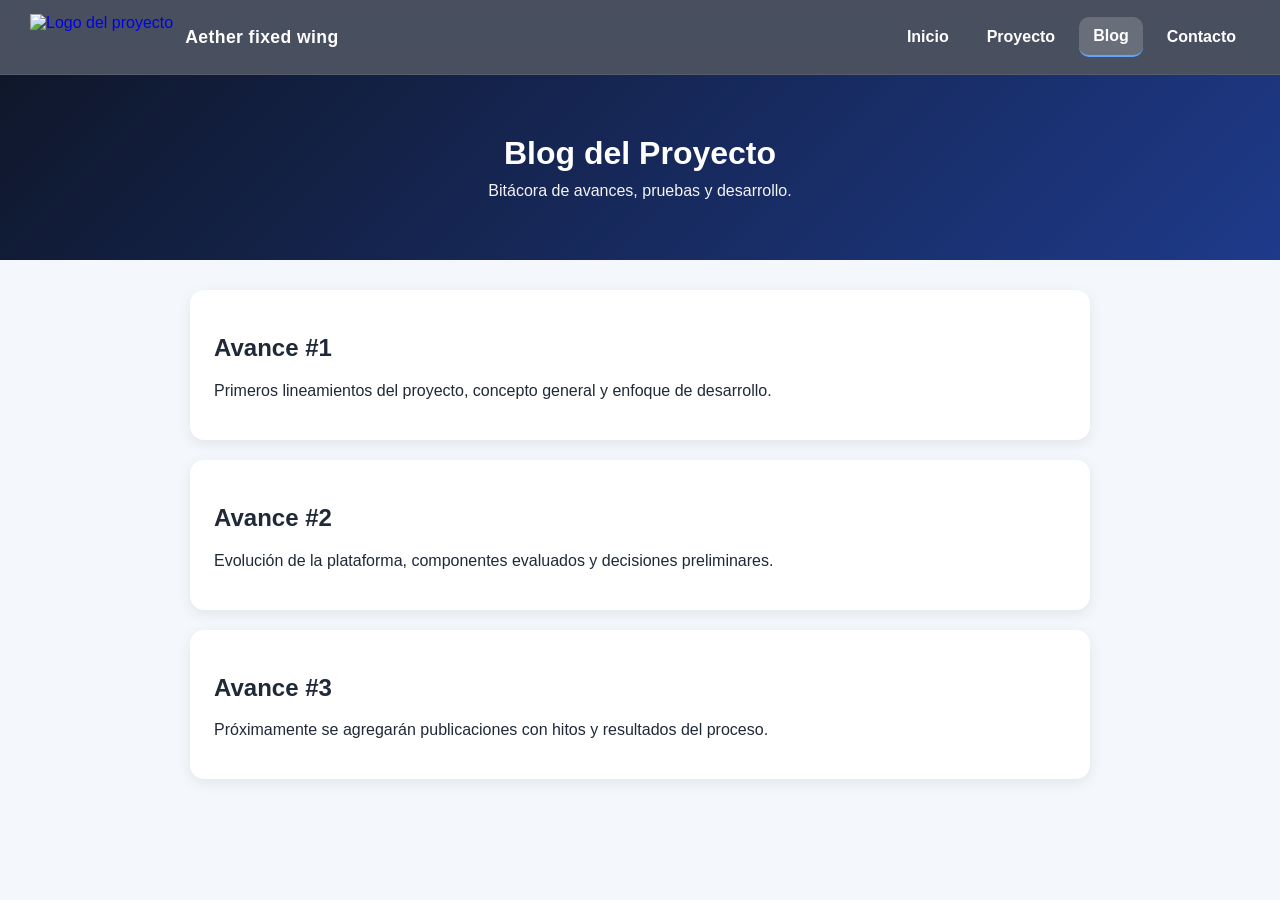
==== blog.html @ 3d135c93 "Update blog.html Arreglo linea LINK" ====
<!DOCTYPE html>
<html lang="es">
<head>
  <meta charset="UTF-8" />
  <meta name="viewport" content="width=device-width, initial-scale=1.0" />
  <title>AeroMind | Blog</title>
  <link rel="stylesheet" href="assets/css/style.css" />
</head>
<body>

  <nav class="navbar">
    <a href="index.html" class="brand">
      <div class="logo">
        <img src="logo.png" alt="Logo del proyecto" />
      </div>
      <span class="brand-name">Aether fixed wing</span>
    </a>

    <ul class="nav-links">
      <li><a href="index.html">Inicio</a></li>
      <li><a href="proyecto.html">Proyecto</a></li>
      <li><a href="blog.html" class="active">Blog</a></li>
      <li><a href="contacto.html">Contacto</a></li>
    </ul>
  </nav>

  <header class="page-header">
    <h1>Blog del Proyecto</h1>
    <p>Bitácora de avances, pruebas y desarrollo.</p>
  </header>

  <main>
    <section class="card">
      <h2>Avance #1</h2>
      <p>
        Primeros lineamientos del proyecto, concepto general y enfoque de desarrollo.
      </p>
    </section>

    <section class="card">
      <h2>Avance #2</h2>
      <p>
        Evolución de la plataforma, componentes evaluados y decisiones preliminares.
      </p>
    </section>

    <section class="card">
      <h2>Avance #3</h2>
      <p>
        Próximamente se agregarán publicaciones con hitos y resultados del proceso.
      </p>
    </section>
  </main>

</body>
</html>
---- assets/css/style.css ----
html {
  scroll-behavior: smooth;
}

body {
  margin: 0;
  font-family: Arial, sans-serif;
  background: #f4f7fb;
  color: #1f2937;
}

.navbar {
  background: rgba(15, 23, 42, 0.75);
  color: white;
  display: flex;
  justify-content: space-between;
  align-items: center;
  padding: 14px 30px;
  position: sticky;
  top: 0;
  z-index: 1000;
  backdrop-filter: blur(10px);
  -webkit-backdrop-filter: blur(10px);
  border-bottom: 1px solid rgba(255, 255, 255, 0.08);
}

.brand {
  display: flex;
  align-items: center;
  gap: 12px;
  text-decoration: none;
}

.logo {
  display: flex;
  align-items: center;
}

.logo img {
  height: 46px;
  width: auto;
  display: block;
}

.brand-name {
  font-size: 1.1rem;
  font-weight: 700;
  letter-spacing: 0.4px;
  color: white;
}

.nav-links {
  list-style: none;
  display: flex;
  gap: 10px;
  margin: 0;
  padding: 0;
}

.nav-links li {
  display: flex;
  align-items: center;
}

.nav-links a {
  color: white;
  text-decoration: none;
  font-weight: 600;
  padding: 10px 14px;
  border-radius: 10px;
  transition: background 0.25s ease, color 0.25s ease, transform 0.2s ease;
}

.nav-links a:hover {
  background: rgba(255, 255, 255, 0.14);
  color: #dbeafe;
  transform: translateY(-1px);
}

.nav-links a.active {
  background: rgba(255, 255, 255, 0.18);
  border-bottom: 2px solid #60a5fa;
}

.hero {
  background: linear-gradient(135deg, #0f172a, #1d4ed8);
  color: white;
  text-align: center;
  padding: 80px 20px;
}

.hero h1 {
  margin-bottom: 10px;
  font-size: 2.2rem;
}

.hero p {
  max-width: 700px;
  margin: 10px auto;
}

.boton {
  display: inline-block;
  margin-top: 20px;
  padding: 12px 20px;
  background: white;
  color: #1d4ed8;
  text-decoration: none;
  border-radius: 8px;
  font-weight: bold;
}

main {
  max-width: 900px;
  margin: 30px auto;
  padding: 0 20px;
}

.card {
  background: white;
  padding: 24px;
  margin-bottom: 20px;
  border-radius: 14px;
  box-shadow: 0 4px 14px rgba(0,0,0,0.08);
}

.page-header {
  background: linear-gradient(135deg, #0f172a, #1e3a8a);
  color: white;
  text-align: center;
  padding: 60px 20px;
}

.page-header h1 {
  margin: 0 0 10px 0;
  font-size: 2rem;
}

.page-header p {
  margin: 0;
  opacity: 0.95;
}
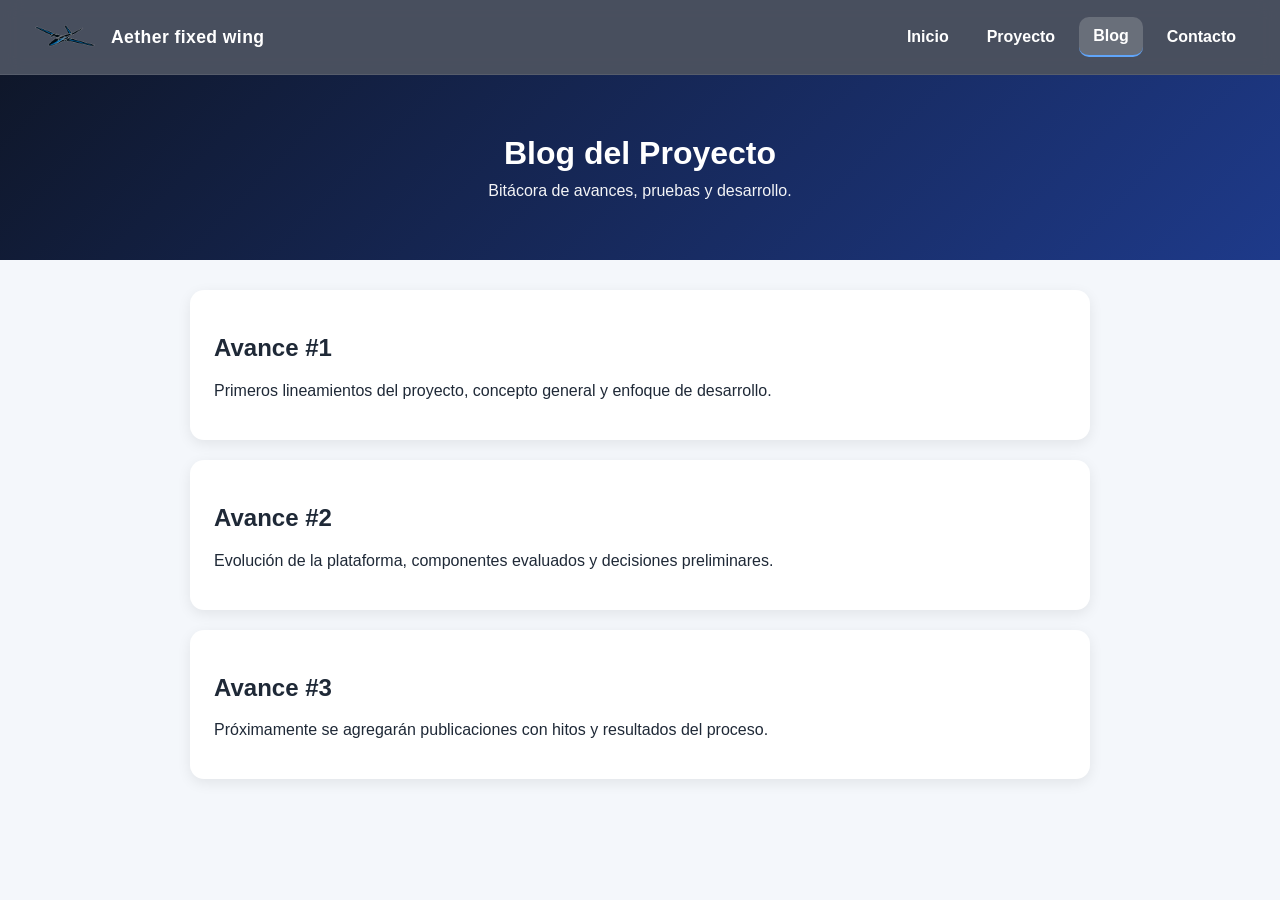
==== commit 6dc8e6e0: "Update blog.html" ====
--- a/blog.html
+++ b/blog.html
@@ -11,7 +11,7 @@
   <nav class="navbar">
     <a href="index.html" class="brand">
       <div class="logo">
-        <img src="logo.png" alt="Logo del proyecto" />
+        <img src="assets/img/logo.png" alt="Logo del proyecto" />
       </div>
       <span class="brand-name">Aether fixed wing</span>
     </a>
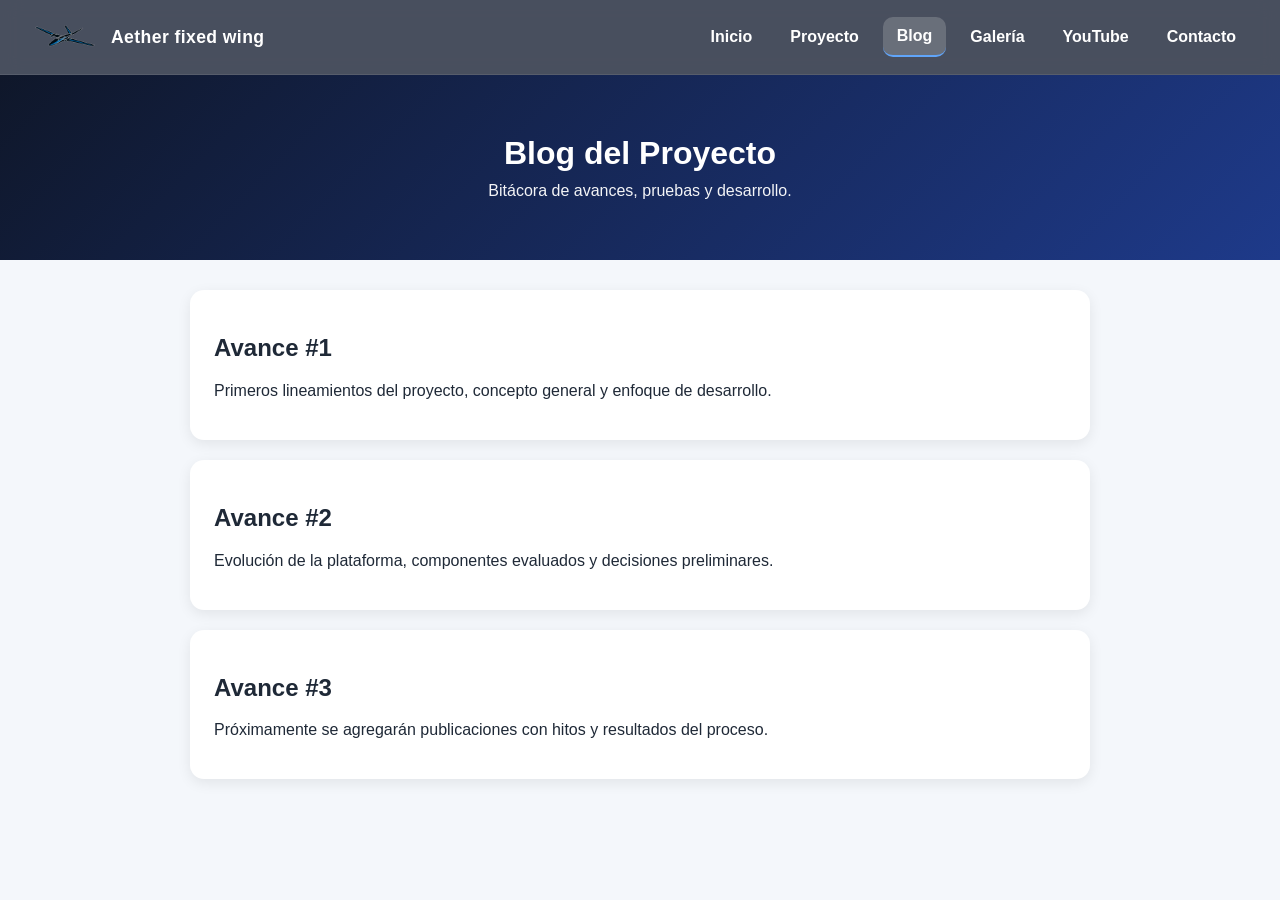
==== commit b25dcb42: "Update blog.html" ====
--- a/blog.html
+++ b/blog.html
@@ -3,7 +3,7 @@
 <head>
   <meta charset="UTF-8" />
   <meta name="viewport" content="width=device-width, initial-scale=1.0" />
-  <title>AeroMind | Blog</title>
+  <title>Aether | Blog</title>
   <link rel="stylesheet" href="assets/css/style.css" />
 </head>
 <body>
@@ -17,11 +17,13 @@
     </a>
 
     <ul class="nav-links">
-      <li><a href="index.html">Inicio</a></li>
-      <li><a href="proyecto.html">Proyecto</a></li>
-      <li><a href="blog.html" class="active">Blog</a></li>
-      <li><a href="contacto.html">Contacto</a></li>
-    </ul>
+  <li><a href="index.html">Inicio</a></li>
+  <li><a href="proyecto.html">Proyecto</a></li>
+  <li><a href="blog.html" class="active">Blog</a></li>
+  <li><a href="galeria.html">Galería</a></li>
+  <li><a href="youtube.html">YouTube</a></li>
+  <li><a href="contacto.html">Contacto</a></li>
+</ul>
   </nav>
 
   <header class="page-header">
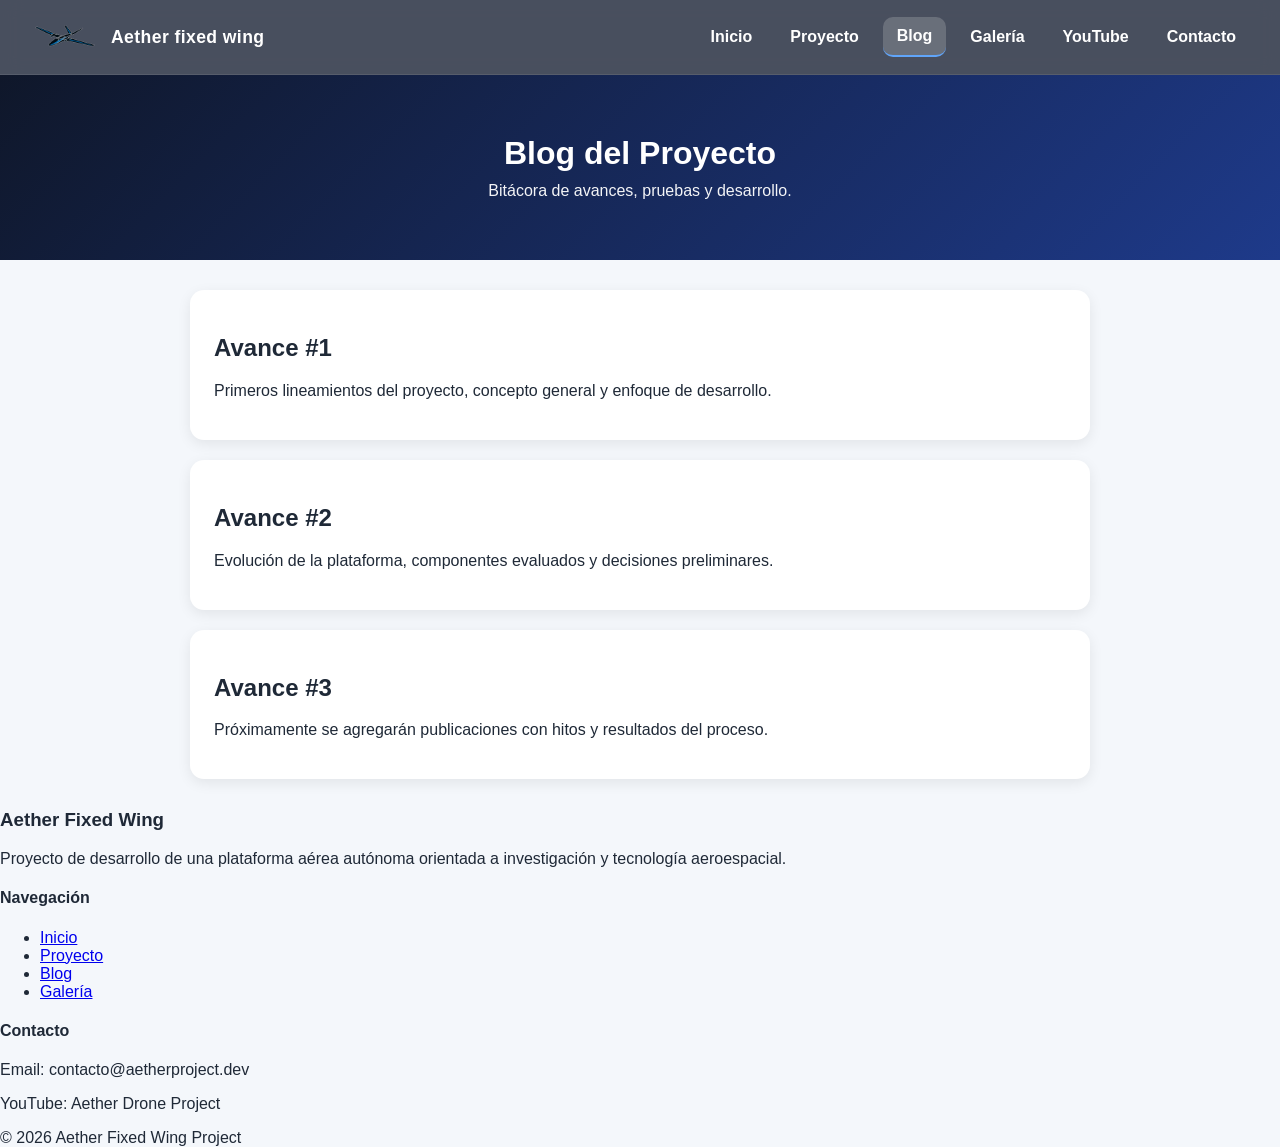
==== commit 4d958583: "Update blog.html" ====
--- a/blog.html
+++ b/blog.html
@@ -53,6 +53,38 @@
       </p>
     </section>
   </main>
+<footer class="footer">
+  <div class="footer-container">
 
+    <div class="footer-brand">
+      <h3>Aether Fixed Wing</h3>
+      <p>
+        Proyecto de desarrollo de una plataforma aérea autónoma
+        orientada a investigación y tecnología aeroespacial.
+      </p>
+    </div>
+
+    <div class="footer-links">
+      <h4>Navegación</h4>
+      <ul>
+        <li><a href="index.html">Inicio</a></li>
+        <li><a href="proyecto.html">Proyecto</a></li>
+        <li><a href="blog.html">Blog</a></li>
+        <li><a href="galeria.html">Galería</a></li>
+      </ul>
+    </div>
+
+    <div class="footer-contact">
+      <h4>Contacto</h4>
+      <p>Email: contacto@aetherproject.dev</p>
+      <p>YouTube: Aether Drone Project</p>
+    </div>
+
+  </div>
+
+  <div class="footer-bottom">
+    © 2026 Aether Fixed Wing Project
+  </div>
+</footer>
 </body>
 </html>
--- a/assets/css/style.css
+++ b/assets/css/style.css
@@ -1,4 +1,3 @@
-
 html {
   scroll-behavior: smooth;
 }
@@ -141,3 +140,99 @@
   margin: 0;
   opacity: 0.95;
 }
+
+/* -------------------- */
+/* GALERÍA DE IMÁGENES */
+/* -------------------- */
+
+.gallery-grid {
+  max-width: 1100px;
+  margin: 30px auto;
+  padding: 0 20px;
+  display: grid;
+  grid-template-columns: repeat(auto-fit, minmax(260px, 1fr));
+  gap: 24px;
+}
+
+.gallery-item {
+  background: white;
+  border-radius: 14px;
+  overflow: hidden;
+  box-shadow: 0 4px 14px rgba(0,0,0,0.08);
+}
+
+.gallery-item img {
+  width: 100%;
+  height: 220px;
+  object-fit: cover;
+  display: block;
+}
+
+.gallery-item p {
+  padding: 16px;
+  margin: 0;
+}
+
+/* -------------------- */
+/* VIDEO YOUTUBE */
+/* -------------------- */
+
+.video-container {
+  position: relative;
+  width: 100%;
+  padding-bottom: 56.25%;
+  margin-bottom: 20px;
+  border-radius: 14px;
+  overflow: hidden;
+}
+
+.video-container iframe {
+  position: absolute;
+  width: 100%;
+  height: 100%;
+  inset: 0;
+}
+
+/* -------------------- */
+/* BLOG CON TARJETAS */
+/* -------------------- */
+
+.blog-grid {
+  max-width: 1100px;
+  margin: 30px auto;
+  padding: 0 20px;
+  display: grid;
+  grid-template-columns: repeat(auto-fit, minmax(280px, 1fr));
+  gap: 24px;
+}
+
+.post-card {
+  background: white;
+  padding: 24px;
+  border-radius: 14px;
+  box-shadow: 0 4px 14px rgba(0,0,0,0.08);
+  transition: transform 0.2s ease, box-shadow 0.2s ease;
+}
+
+.post-card:hover {
+  transform: translateY(-4px);
+  box-shadow: 0 10px 22px rgba(0,0,0,0.12);
+}
+
+.post-date {
+  font-size: 0.9rem;
+  opacity: 0.7;
+  margin-bottom: 12px;
+}
+
+.post-link {
+  display: inline-block;
+  margin-top: 12px;
+  color: #1d4ed8;
+  text-decoration: none;
+  font-weight: 600;
+}
+
+.post-link:hover {
+  text-decoration: underline;
+}
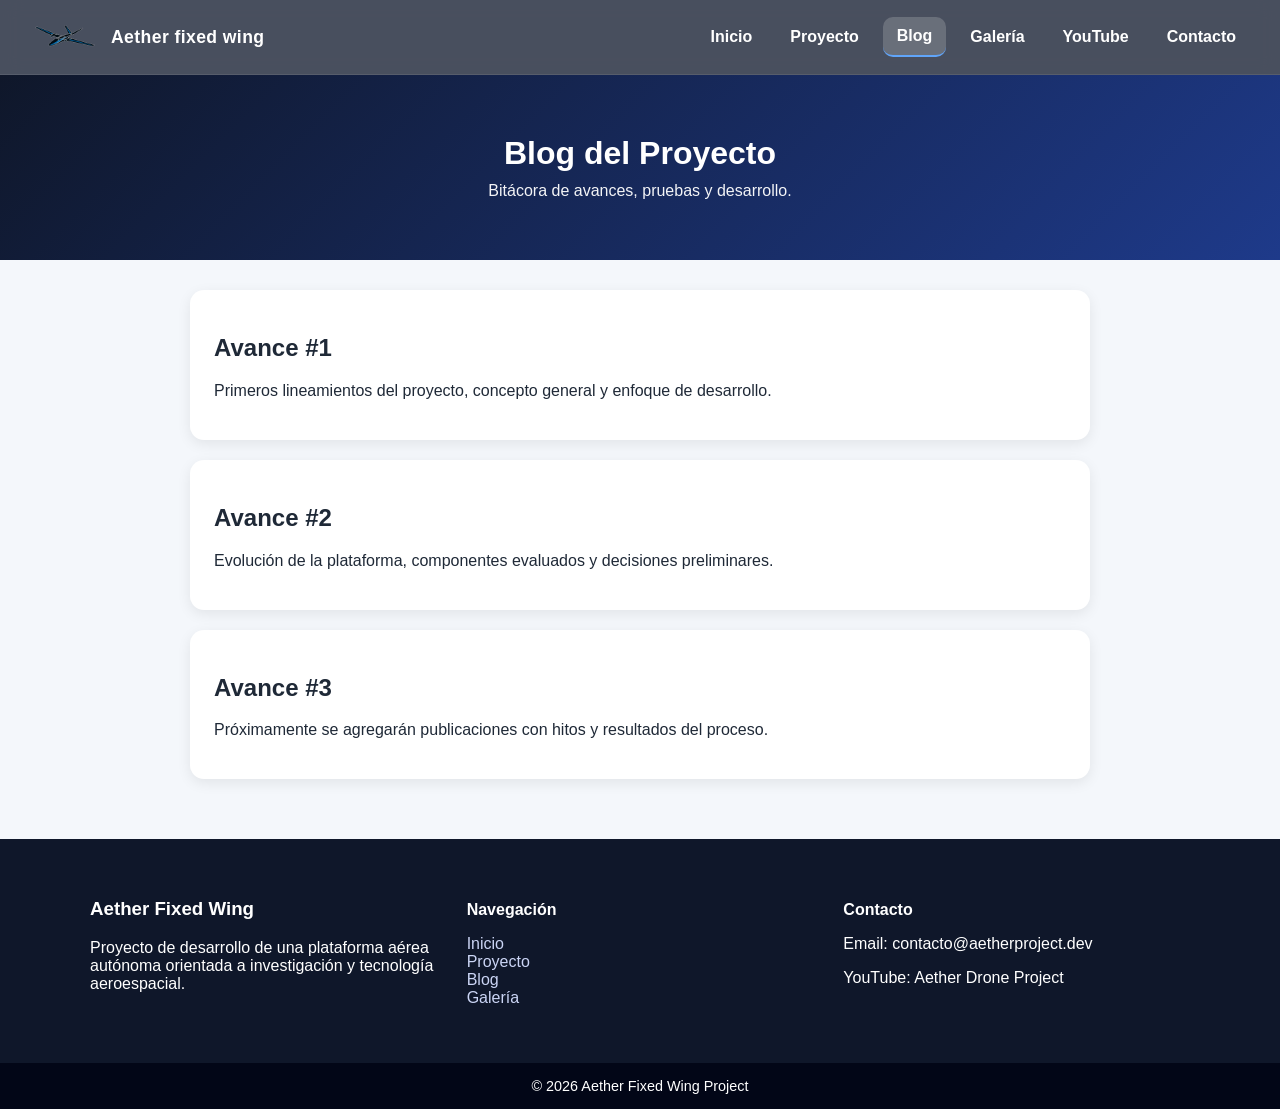
==== commit c8a3f19b: "Update blog.html" ====
--- a/blog.html
+++ b/blog.html
@@ -4,6 +4,11 @@
   <meta charset="UTF-8" />
   <meta name="viewport" content="width=device-width, initial-scale=1.0" />
   <title>Aether | Blog</title>
+
+  <link rel="preconnect" href="https://fonts.googleapis.com" />
+<link rel="preconnect" href="https://fonts.gstatic.com" crossorigin />
+<link href="https://fonts.googleapis.com/css2?family=Inter:wght@300;400;500;600;700;800&display=swap" rel="stylesheet" />
+  
   <link rel="stylesheet" href="assets/css/style.css" />
 </head>
 <body>
--- a/assets/css/style.css
+++ b/assets/css/style.css
@@ -85,29 +85,118 @@
 .hero {
   background: linear-gradient(135deg, #0f172a, #1d4ed8);
   color: white;
+  padding: 90px 20px 70px;
+}
+
+.hero-content {
+  max-width: 900px;
+  margin: 0 auto;
   text-align: center;
-  padding: 80px 20px;
+}
+
+.hero-tag {
+  display: inline-block;
+  margin-bottom: 18px;
+  padding: 8px 14px;
+  border: 1px solid rgba(255,255,255,0.22);
+  border-radius: 999px;
+  background: rgba(255,255,255,0.08);
+  font-size: 0.95rem;
+  font-weight: 600;
 }
 
 .hero h1 {
-  margin-bottom: 10px;
-  font-size: 2.2rem;
-}
-
-.hero p {
-  max-width: 700px;
-  margin: 10px auto;
+  margin: 0;
+  font-size: 3rem;
+  line-height: 1.1;
+}
+
+.hero-description {
+  max-width: 760px;
+  margin: 20px auto 0;
+  font-size: 1.08rem;
+  line-height: 1.7;
+  color: rgba(255,255,255,0.92);
+}
+
+.hero-buttons {
+  margin-top: 28px;
+  display: flex;
+  justify-content: center;
+  gap: 14px;
+  flex-wrap: wrap;
 }
 
 .boton {
   display: inline-block;
-  margin-top: 20px;
-  padding: 12px 20px;
+  padding: 12px 22px;
   background: white;
   color: #1d4ed8;
   text-decoration: none;
-  border-radius: 8px;
-  font-weight: bold;
+  border-radius: 10px;
+  font-weight: 700;
+  transition: transform 0.2s ease, box-shadow 0.2s ease;
+}
+
+.boton:hover {
+  transform: translateY(-2px);
+  box-shadow: 0 8px 20px rgba(0,0,0,0.15);
+}
+
+.boton-outline {
+  display: inline-block;
+  padding: 12px 22px;
+  border: 1.5px solid rgba(255,255,255,0.65);
+  color: white;
+  text-decoration: none;
+  border-radius: 10px;
+  font-weight: 700;
+  background: rgba(255,255,255,0.05);
+  transition: transform 0.2s ease, background 0.2s ease;
+}
+
+.boton-outline:hover {
+  transform: translateY(-2px);
+  background: rgba(255,255,255,0.12);
+}
+
+.hero-stats {
+  max-width: 1100px;
+  margin: 42px auto 0;
+  display: grid;
+  grid-template-columns: repeat(auto-fit, minmax(240px, 1fr));
+  gap: 20px;
+}
+
+.stat-card {
+  background: rgba(255,255,255,0.08);
+  border: 1px solid rgba(255,255,255,0.12);
+  border-radius: 16px;
+  padding: 22px;
+  backdrop-filter: blur(8px);
+  -webkit-backdrop-filter: blur(8px);
+}
+
+.stat-label {
+  display: inline-block;
+  font-size: 0.82rem;
+  font-weight: 700;
+  letter-spacing: 0.6px;
+  text-transform: uppercase;
+  color: #bfdbfe;
+  margin-bottom: 10px;
+}
+
+.stat-card h3 {
+  margin: 0 0 10px 0;
+  font-size: 1.35rem;
+  color: white;
+}
+
+.stat-card p {
+  margin: 0;
+  line-height: 1.6;
+  color: rgba(255,255,255,0.88);
 }
 
 main {
@@ -236,3 +325,47 @@
 .post-link:hover {
   text-decoration: underline;
 }
+
+/* -------------------- */
+/*       FOOTER         */
+/* -------------------- */
+
+.footer {
+  background: #0f172a;
+  color: white;
+  margin-top: 60px;
+}
+
+.footer-container {
+  max-width: 1100px;
+  margin: auto;
+  padding: 40px 20px;
+  display: grid;
+  grid-template-columns: repeat(auto-fit, minmax(220px,1fr));
+  gap: 30px;
+}
+
+.footer h4 {
+  margin-bottom: 10px;
+}
+
+.footer-links ul {
+  list-style: none;
+  padding: 0;
+}
+
+.footer-links a {
+  color: #cbd5f5;
+  text-decoration: none;
+}
+
+.footer-links a:hover {
+  text-decoration: underline;
+}
+
+.footer-bottom {
+  text-align: center;
+  padding: 15px;
+  background: #020617;
+  font-size: 0.9rem;
+}
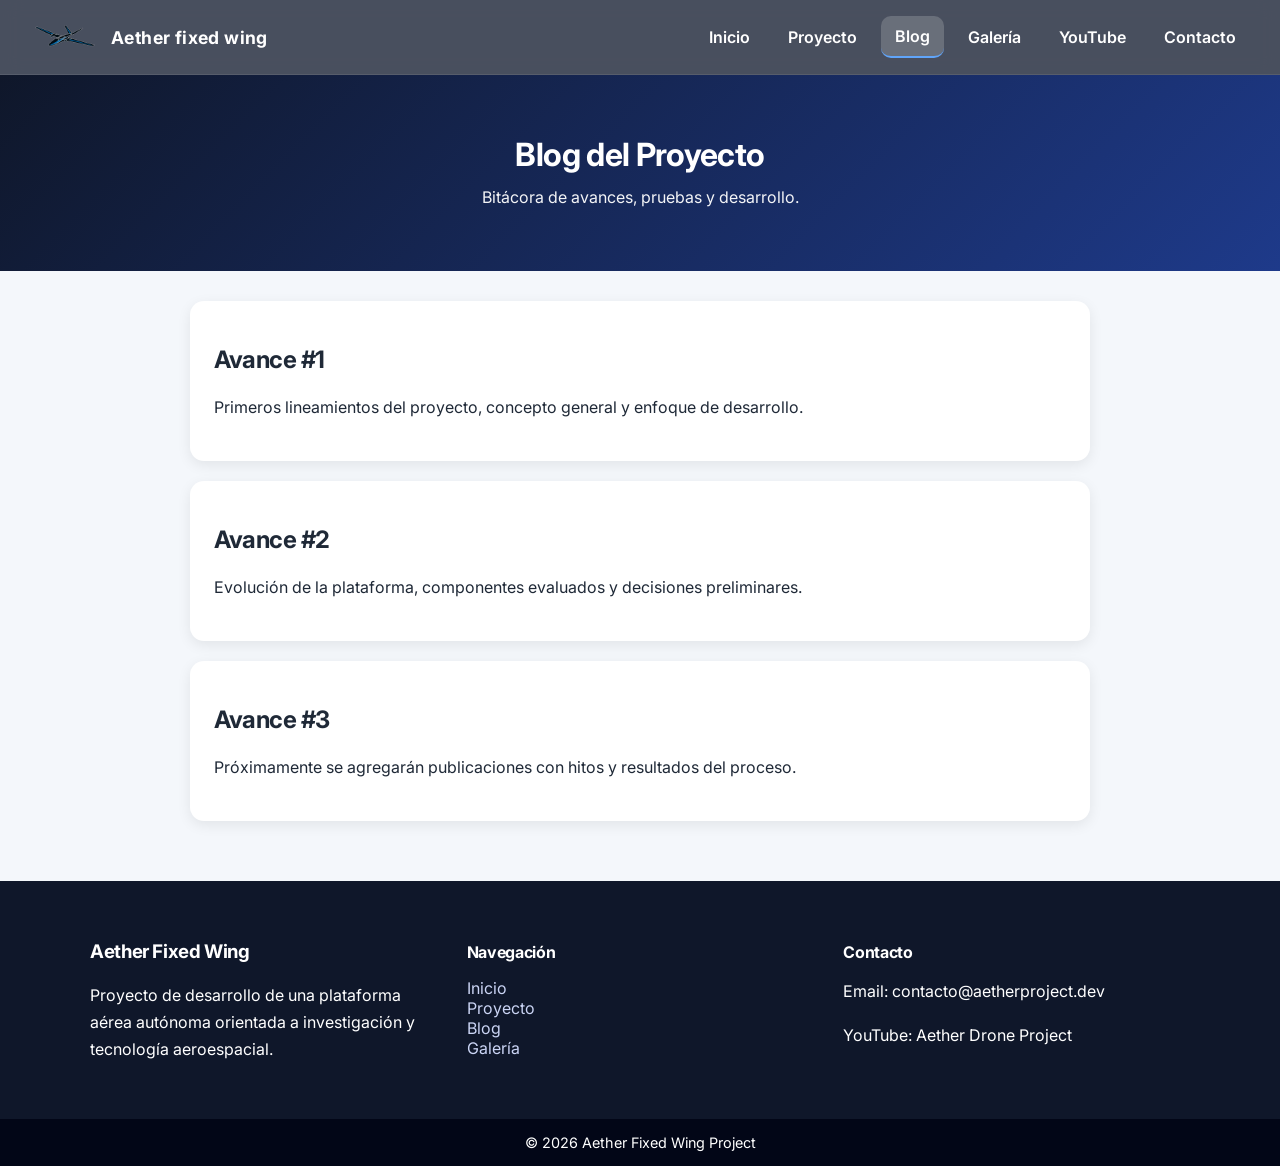
==== commit 9e44244e: "Update blog.html" ====
--- a/blog.html
+++ b/blog.html
@@ -8,6 +8,8 @@
   <link rel="preconnect" href="https://fonts.googleapis.com" />
 <link rel="preconnect" href="https://fonts.gstatic.com" crossorigin />
 <link href="https://fonts.googleapis.com/css2?family=Inter:wght@300;400;500;600;700;800&display=swap" rel="stylesheet" />
+
+  <link rel="icon" type="image/png" href="assets/img/logo.png" />
   
   <link rel="stylesheet" href="assets/css/style.css" />
 </head>
--- a/assets/css/style.css
+++ b/assets/css/style.css
@@ -4,7 +4,7 @@
 
 body {
   margin: 0;
-  font-family: Arial, sans-serif;
+  font-family: 'Inter', Arial, sans-serif;
   background: #f4f7fb;
   color: #1f2937;
 }
@@ -369,3 +369,15 @@
   background: #020617;
   font-size: 0.9rem;
 }
+
+/* -------------------- */
+/*     Pequeño arreglo  */
+/* -------------------- */
+
+h1, h2, h3, h4 {
+  letter-spacing: -0.02em;
+}
+
+p {
+  line-height: 1.7;
+}
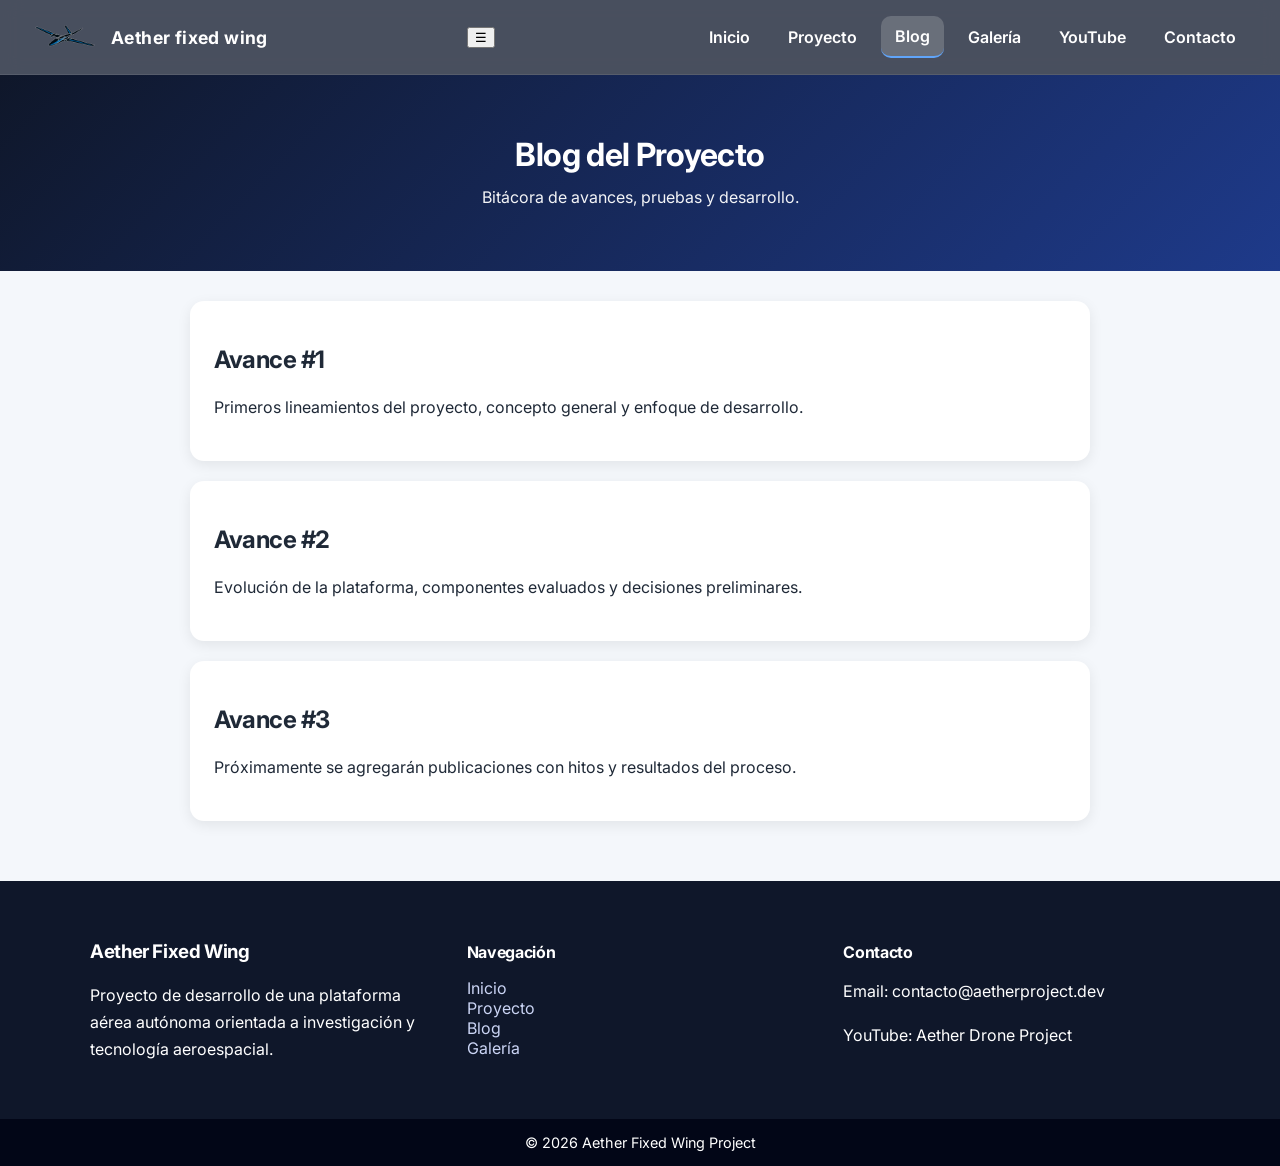
==== commit 1ef4e1f7: "Update blog.html" ====
--- a/blog.html
+++ b/blog.html
@@ -23,6 +23,10 @@
       <span class="brand-name">Aether fixed wing</span>
     </a>
 
+    <button class="menu-toggle" aria-label="Abrir menú">
+  ☰
+</button>
+    
     <ul class="nav-links">
   <li><a href="index.html">Inicio</a></li>
   <li><a href="proyecto.html">Proyecto</a></li>
@@ -93,5 +97,8 @@
     © 2026 Aether Fixed Wing Project
   </div>
 </footer>
+
+  <script src="assets/js/script.js"></script>
+  
 </body>
 </html>
